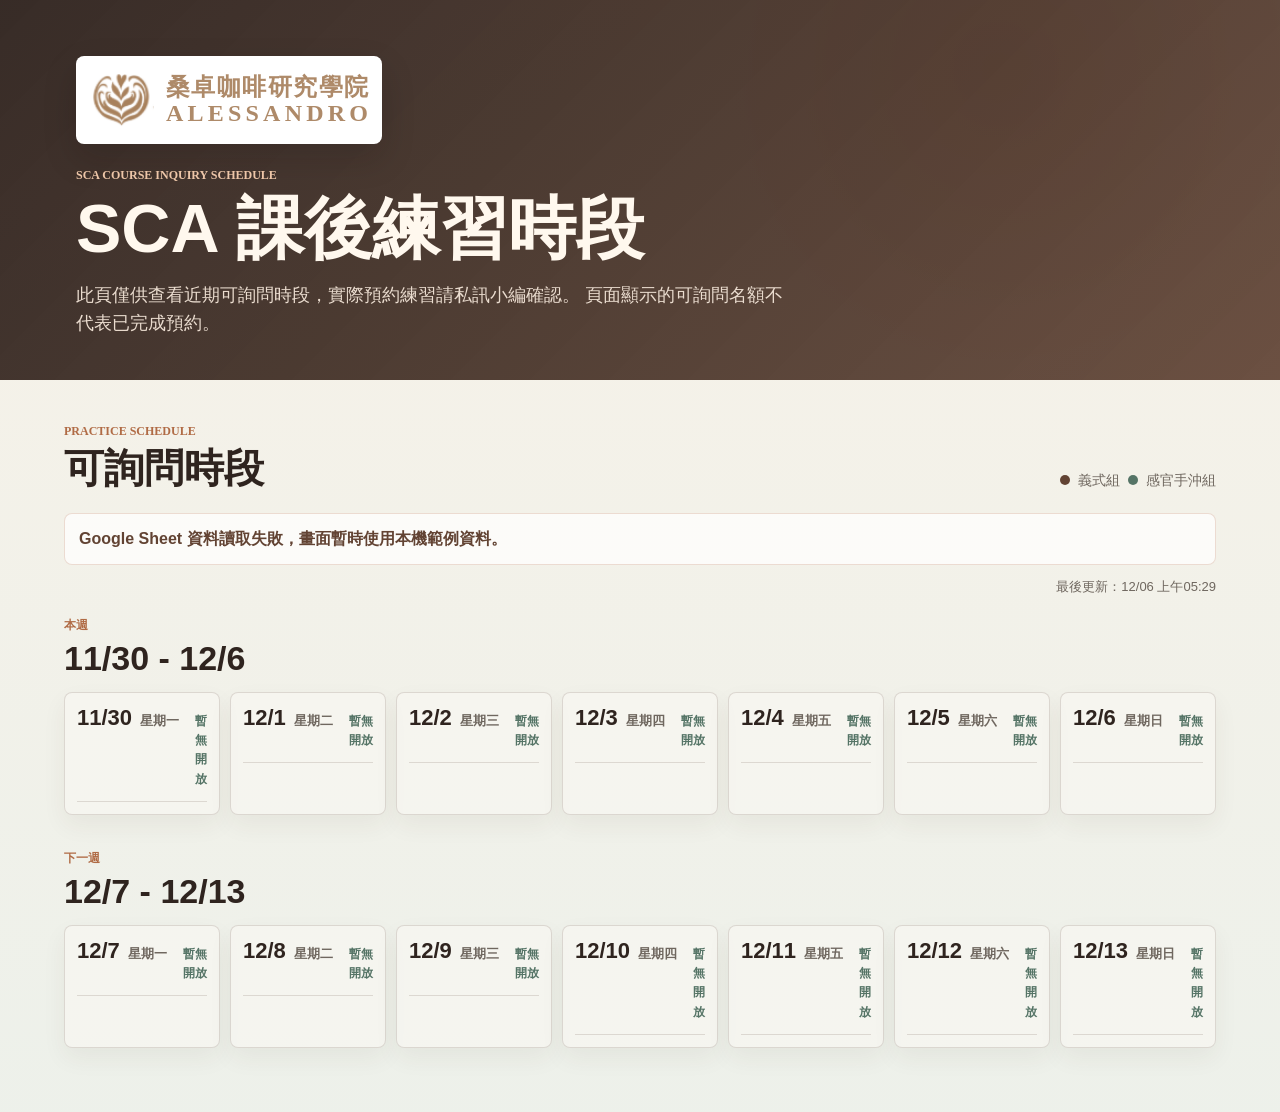
==== app/index.html @ d4524939 "feat: add SCA practice schedule site" ====
<!doctype html>
<html lang="zh-Hant">
  <head>
    <meta charset="utf-8">
    <meta name="viewport" content="width=device-width, initial-scale=1">
    <title>SCA 課後練習時段</title>
    <link rel="stylesheet" href="./styles.css">
    <script type="module" src="./js/student.mjs"></script>
  </head>
  <body>
    <header class="site-hero">
      <div class="hero-copy">
        <div class="brand-logo" aria-label="Alessandro 桑卓咖啡研究學院">
          <span class="brand-mark" aria-hidden="true"></span>
          <span class="brand-wordmark" aria-hidden="true">
            <span class="brand-name-cn brand-line">
              <span>桑</span><span>卓</span><span>咖</span><span>啡</span><span>研</span><span>究</span><span>學</span><span>院</span>
            </span>
            <span class="brand-name-en brand-line">
              <span>A</span><span>L</span><span>E</span><span>S</span><span>S</span><span>A</span><span>N</span><span>D</span><span>R</span><span>O</span>
            </span>
          </span>
        </div>
        <p class="eyebrow">SCA course inquiry schedule</p>
        <h1>SCA 課後練習時段</h1>
        <p class="hero-note">
          此頁僅供查看近期可詢問時段，實際預約練習請私訊小編確認。
          頁面顯示的可詢問名額不代表已完成預約。
        </p>
      </div>
    </header>

    <main>
      <div class="schedule-toolbar">
        <div>
          <p class="eyebrow">Practice schedule</p>
          <h2>可詢問時段</h2>
        </div>
        <div class="legend" aria-label="組別說明">
          <span class="dot espresso"></span>義式組
          <span class="dot brew"></span>感官手沖組
        </div>
      </div>

      <div id="schedule-root" class="schedule-root" aria-live="polite"></div>
    </main>
  </body>
</html>
---- app/styles.css ----
:root {
  --ink: #1f2422;
  --muted: #6f675f;
  --cream: #f8f2e8;
  --porcelain: #fffaf2;
  --coffee: #624333;
  --coffee-deep: #2f241f;
  --copper: #b06b45;
  --sage: #557466;
  --line: rgba(87, 66, 49, 0.16);
  --shadow: 0 18px 48px rgba(65, 45, 32, 0.12);
  --brand-serif: Georgia, "Times New Roman", "PMingLiU", "MingLiU", serif;
  --brand-calligraphy: "Microsoft JhengHei UI", "Microsoft JhengHei", "Noto Sans TC", Arial, sans-serif;
}

* {
  box-sizing: border-box;
}

body {
  margin: 0;
  color: var(--ink);
  background:
    linear-gradient(180deg, rgba(248, 242, 232, 0.88), rgba(233, 240, 235, 0.72)),
    var(--cream);
  font-family: "Noto Sans TC", "Microsoft JhengHei", Arial, sans-serif;
  line-height: 1.6;
}

h1,
h2,
h3,
p {
  margin: 0;
}

.site-hero {
  display: grid;
  grid-template-columns: 1fr;
  gap: 28px;
  align-items: end;
  padding: 56px clamp(20px, 6vw, 76px) 42px;
  color: #fff8ee;
  background:
    linear-gradient(135deg, rgba(47, 36, 31, 0.96), rgba(88, 58, 43, 0.88)),
    radial-gradient(circle at 78% 18%, rgba(176, 107, 69, 0.32), transparent 28%);
}

.hero-copy {
  max-width: 860px;
}

.brand-logo {
  display: inline-grid;
  grid-template-columns: 64px auto;
  gap: 12px;
  align-items: center;
  width: fit-content;
  max-width: 100%;
  margin-bottom: 22px;
  border-radius: 8px;
  padding: 12px 14px;
  background: #ffffff;
  box-shadow: 0 14px 34px rgba(20, 14, 10, 0.16);
}

.brand-mark {
  width: 64px;
  height: 64px;
  background-image: url("./assets/alessandro-mark.png");
  background-position: center;
  background-repeat: no-repeat;
  background-size: contain;
}

.brand-wordmark {
  display: grid;
  gap: 2px;
  color: #ae8a69;
  width: 202px;
}

.brand-line {
  display: flex;
  justify-content: space-between;
  align-items: baseline;
  width: 100%;
}

.brand-name-cn {
  font-family: var(--brand-calligraphy);
  font-size: 24px;
  font-weight: 800;
  line-height: 1.05;
  white-space: nowrap;
}

.brand-name-en {
  font-family: var(--brand-serif);
  font-size: 24px;
  font-weight: 700;
  line-height: 1.05;
}

.eyebrow {
  margin: 0;
  color: var(--copper);
  font-family: var(--brand-serif);
  font-size: 12px;
  font-weight: 800;
  letter-spacing: 0;
  text-transform: uppercase;
}

.site-hero .eyebrow {
  color: #edc6a8;
}

h1 {
  margin-top: 8px;
  font-family: var(--brand-calligraphy);
  font-size: clamp(34px, 6vw, 68px);
  font-weight: 700;
  line-height: 1.05;
}

.hero-note {
  max-width: 720px;
  margin-top: 16px;
  color: #eadccf;
  font-size: clamp(15px, 2vw, 18px);
}

.hero-card {
  border: 1px solid rgba(255, 248, 238, 0.26);
  border-radius: 8px;
  padding: 20px;
  background: rgba(255, 250, 242, 0.08);
  box-shadow: 0 20px 44px rgba(20, 14, 10, 0.18);
}

.hero-card span,
.hero-card small {
  display: block;
  color: #dccab7;
}

.hero-card strong {
  display: block;
  margin: 4px 0 6px;
  font-size: 30px;
  line-height: 1.1;
}

main {
  padding: 42px clamp(14px, 5vw, 68px) 64px;
}

.schedule-toolbar,
.week-section {
  max-width: 1180px;
  margin: 0 auto;
}

.schedule-toolbar {
  display: flex;
  justify-content: space-between;
  gap: 18px;
  align-items: end;
  margin-bottom: 22px;
}

.schedule-toolbar h2 {
  margin-top: 4px;
  color: var(--coffee-deep);
  font-size: clamp(26px, 4vw, 40px);
  line-height: 1.15;
}

.legend {
  display: flex;
  align-items: center;
  gap: 8px;
  color: var(--muted);
  font-size: 14px;
  white-space: nowrap;
}

.dot {
  width: 10px;
  height: 10px;
  border-radius: 50%;
}

.dot.espresso {
  background: var(--coffee);
}

.dot.brew {
  background: var(--sage);
}

.week-section + .week-section {
  margin-top: 34px;
}

.data-notice {
  max-width: 1180px;
  margin: 0 auto 18px;
  border: 1px solid rgba(176, 107, 69, 0.22);
  border-radius: 8px;
  padding: 12px 14px;
  color: var(--coffee);
  background: rgba(255, 255, 255, 0.72);
  font-weight: 700;
}

.last-updated {
  max-width: 1180px;
  margin: -6px auto 18px;
  color: var(--muted);
  font-size: 13px;
  text-align: right;
}

.week-heading {
  margin-bottom: 14px;
}

.week-heading h3 {
  margin-top: 4px;
  color: var(--coffee-deep);
  font-size: clamp(24px, 3vw, 34px);
  line-height: 1.15;
}

.week-list {
  display: grid;
  grid-template-columns: repeat(7, minmax(145px, 1fr));
  gap: 10px;
}

.day-card {
  min-height: 360px;
  border: 1px solid var(--line);
  border-radius: 8px;
  padding: 12px;
  background: rgba(255, 250, 242, 0.78);
  box-shadow: 0 10px 24px rgba(65, 45, 32, 0.06);
}

.day-card.muted-day {
  min-height: auto;
  background: rgba(249, 247, 242, 0.62);
}

.day-card header {
  display: flex;
  justify-content: space-between;
  gap: 10px;
  align-items: baseline;
  padding-bottom: 12px;
  border-bottom: 1px solid var(--line);
}

.day-title {
  display: inline-flex;
  gap: 8px;
  align-items: baseline;
  color: var(--coffee-deep);
  font-size: 22px;
  line-height: 1.2;
  white-space: nowrap;
}

.day-title span {
  color: var(--muted);
  font-size: 13px;
  font-weight: 700;
}

.day-card header small {
  color: var(--sage);
  font-size: 12px;
  font-weight: 800;
  text-align: right;
}

.slot-card {
  margin-top: 12px;
  border: 1px solid rgba(85, 116, 102, 0.2);
  border-radius: 8px;
  padding: 12px;
  background: #ffffff;
}

.slot-card time {
  display: block;
  margin-bottom: 10px;
  color: var(--coffee);
  font-size: 17px;
  font-weight: 900;
  white-space: nowrap;
}

.group-split {
  display: grid;
  grid-template-columns: 1fr 1fr;
  border-top: 1px solid rgba(87, 66, 49, 0.12);
}

.group-row {
  display: grid;
  align-content: start;
  gap: 5px;
  min-height: 74px;
  padding: 10px 10px 2px;
  color: var(--muted);
  font-size: 13px;
}

.group-row + .group-row {
  border-left: 1px solid rgba(87, 66, 49, 0.12);
}

.group-row span {
  white-space: nowrap;
}

.group-row strong {
  color: var(--ink);
}

.espresso-row span {
  color: var(--coffee);
}

.brew-row span {
  color: var(--sage);
}

.admin-link {
  color: var(--coffee);
}

a {
  color: inherit;
}

button,
input,
select {
  font: inherit;
}

button {
  border: 0;
  border-radius: 8px;
  padding: 10px 14px;
  color: #fffaf2;
  background: var(--coffee);
  cursor: pointer;
}

button:hover {
  background: var(--coffee-deep);
}

input,
select {
  width: 100%;
  border: 1px solid var(--line);
  border-radius: 8px;
  padding: 10px 12px;
  color: var(--ink);
  background: #ffffff;
}

label {
  display: grid;
  gap: 6px;
  color: var(--muted);
  font-size: 14px;
  font-weight: 700;
}

.admin-hero {
  padding-bottom: 32px;
}

.admin-home-link {
  text-decoration: none;
}

.admin-panel,
.admin-layout {
  max-width: 1180px;
  margin: 0 auto;
}

.admin-panel {
  border: 1px solid var(--line);
  border-radius: 8px;
  padding: 22px;
  background: rgba(255, 250, 242, 0.82);
  box-shadow: var(--shadow);
}

.admin-panel + .admin-panel {
  margin-top: 18px;
}

.admin-form {
  display: grid;
  gap: 16px;
  margin-top: 18px;
}

.helper-text,
.form-message {
  color: var(--muted);
}

.form-message {
  min-height: 24px;
  font-weight: 700;
}

.form-grid {
  display: grid;
  grid-template-columns: repeat(3, minmax(160px, 1fr));
  gap: 14px;
}

.group-editor {
  display: grid;
  grid-template-columns: 150px minmax(180px, 1fr) minmax(140px, 180px);
  gap: 14px;
  align-items: end;
  border: 1px solid var(--line);
  border-radius: 8px;
  padding: 14px;
  background: rgba(255, 255, 255, 0.72);
}

.group-editor h3 {
  color: var(--coffee-deep);
  font-size: 18px;
}

.panel-heading,
.slot-editor-header {
  display: flex;
  justify-content: space-between;
  gap: 16px;
  align-items: center;
}

.slot-list {
  display: grid;
  gap: 14px;
  margin-top: 18px;
}

.slot-editor {
  display: grid;
  gap: 14px;
  border: 1px solid var(--line);
  border-radius: 8px;
  padding: 14px;
  background: rgba(255, 255, 255, 0.64);
}

.slot-editor-header strong {
  color: var(--coffee-deep);
  font-size: 18px;
}

@media (max-width: 1040px) {
  .week-list {
    grid-template-columns: repeat(2, minmax(260px, 1fr));
  }

  .day-card {
    min-height: auto;
  }
}

@media (max-width: 760px) {
  .site-hero {
    grid-template-columns: 1fr;
    padding: 34px 18px 24px;
  }

  .hero-note {
    font-size: 15px;
  }

  .brand-logo {
    grid-template-columns: 54px auto;
    width: fit-content;
    max-width: 100%;
    margin-bottom: 18px;
    padding: 10px 12px;
  }

  .brand-mark {
    width: 54px;
    height: 54px;
  }

  .brand-wordmark {
    width: 188px;
  }

  .brand-name-cn,
  .brand-name-en {
    font-size: 22px;
  }

  .hero-card {
    padding: 16px;
  }

  main {
    padding: 24px 12px 44px;
  }

  .schedule-toolbar {
    display: grid;
    gap: 12px;
  }

  .legend {
    justify-content: flex-start;
    flex-wrap: wrap;
  }

  .last-updated {
    margin-top: 0;
    text-align: left;
  }

  .form-grid,
  .group-editor {
    grid-template-columns: 1fr;
  }

  .panel-heading,
  .slot-editor-header {
    align-items: stretch;
    flex-direction: column;
  }

  .week-list {
    grid-template-columns: 1fr;
    gap: 12px;
  }

  .day-card {
    padding: 14px;
  }

  .day-title {
    font-size: 24px;
  }

  .day-title span {
    font-size: 14px;
  }

  .slot-card {
    padding: 14px;
  }

  .slot-card time {
    font-size: 18px;
  }

  .group-row {
    min-height: 82px;
    padding: 10px 8px 2px;
    font-size: 15px;
  }

  .group-row strong {
    line-height: 1.4;
  }
}

@media (max-width: 360px) {
  .group-split {
    grid-template-columns: 1fr;
  }

  .group-row + .group-row {
    border-left: 0;
    border-top: 1px solid rgba(87, 66, 49, 0.12);
  }
}
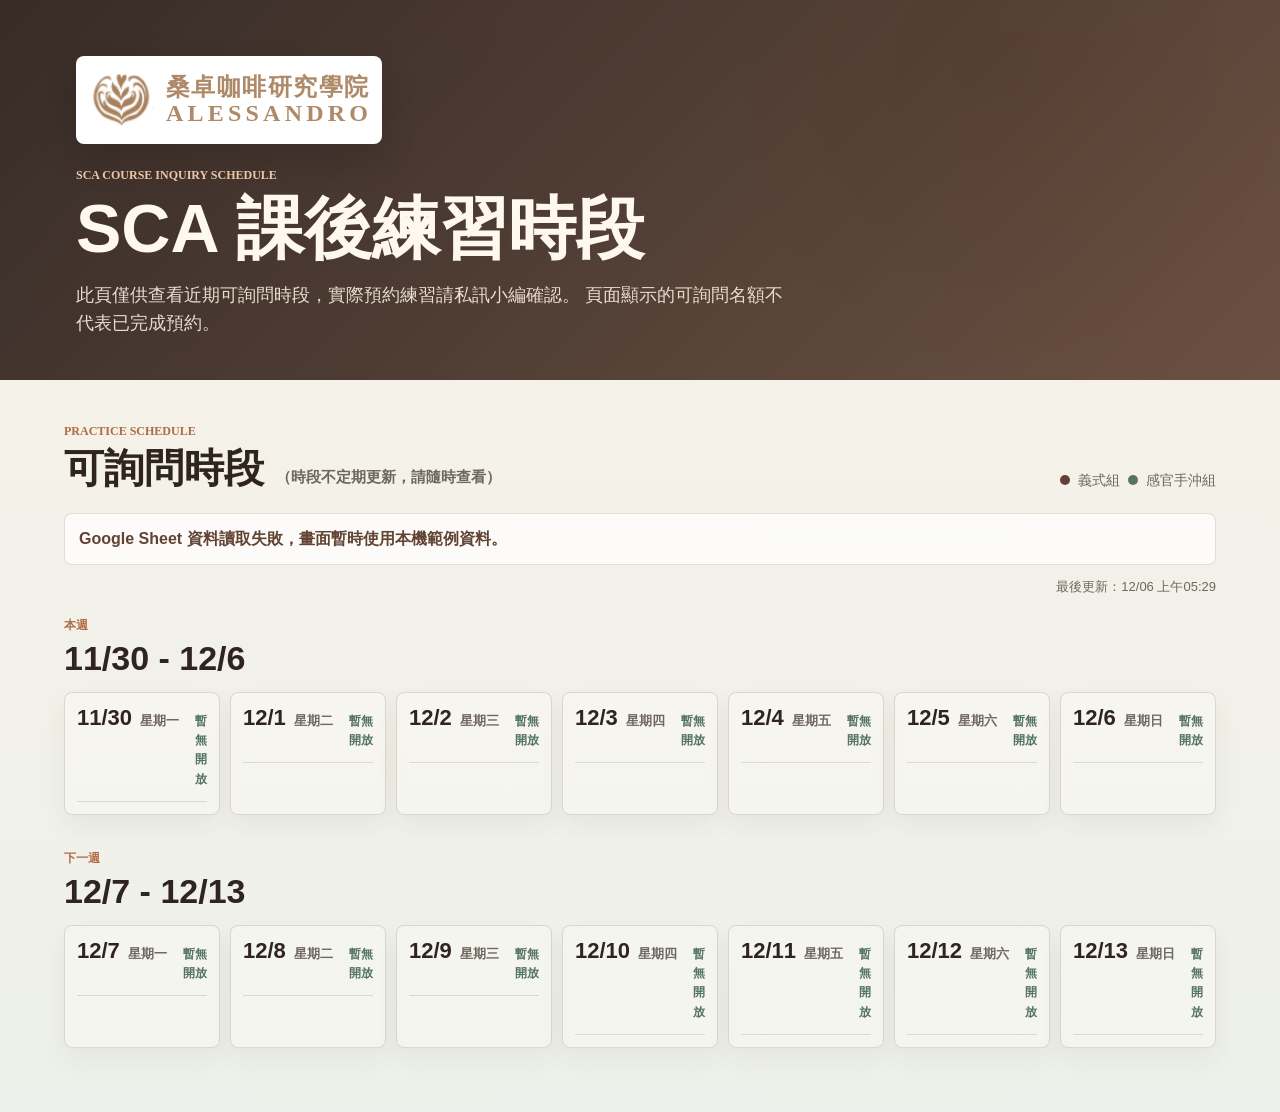
==== commit 4d6a2db2: "feat: add schedule update note" ====
--- a/app/index.html
+++ b/app/index.html
@@ -34,7 +34,10 @@
       <div class="schedule-toolbar">
         <div>
           <p class="eyebrow">Practice schedule</p>
-          <h2>可詢問時段</h2>
+          <div class="schedule-title-row">
+            <h2>可詢問時段</h2>
+            <p>（時段不定期更新，請隨時查看）</p>
+          </div>
         </div>
         <div class="legend" aria-label="組別說明">
           <span class="dot espresso"></span>義式組
--- a/app/styles.css
+++ b/app/styles.css
@@ -177,6 +177,23 @@
   line-height: 1.15;
 }
 
+.schedule-title-row {
+  display: flex;
+  flex-wrap: nowrap;
+  gap: 8px 12px;
+  align-items: baseline;
+  min-width: 0;
+}
+
+.schedule-title-row p {
+  min-width: 0;
+  color: var(--muted);
+  font-size: 15px;
+  font-weight: 700;
+  line-height: 1.3;
+  white-space: nowrap;
+}
+
 .legend {
   display: flex;
   align-items: center;
@@ -531,6 +548,10 @@
     gap: 12px;
   }
 
+  .schedule-title-row p {
+    font-size: 11px;
+  }
+
   .legend {
     justify-content: flex-start;
     flex-wrap: wrap;
@@ -589,6 +610,14 @@
 }
 
 @media (max-width: 360px) {
+  .schedule-title-row {
+    gap: 8px;
+  }
+
+  .schedule-title-row p {
+    font-size: 9px;
+  }
+
   .group-split {
     grid-template-columns: 1fr;
   }
